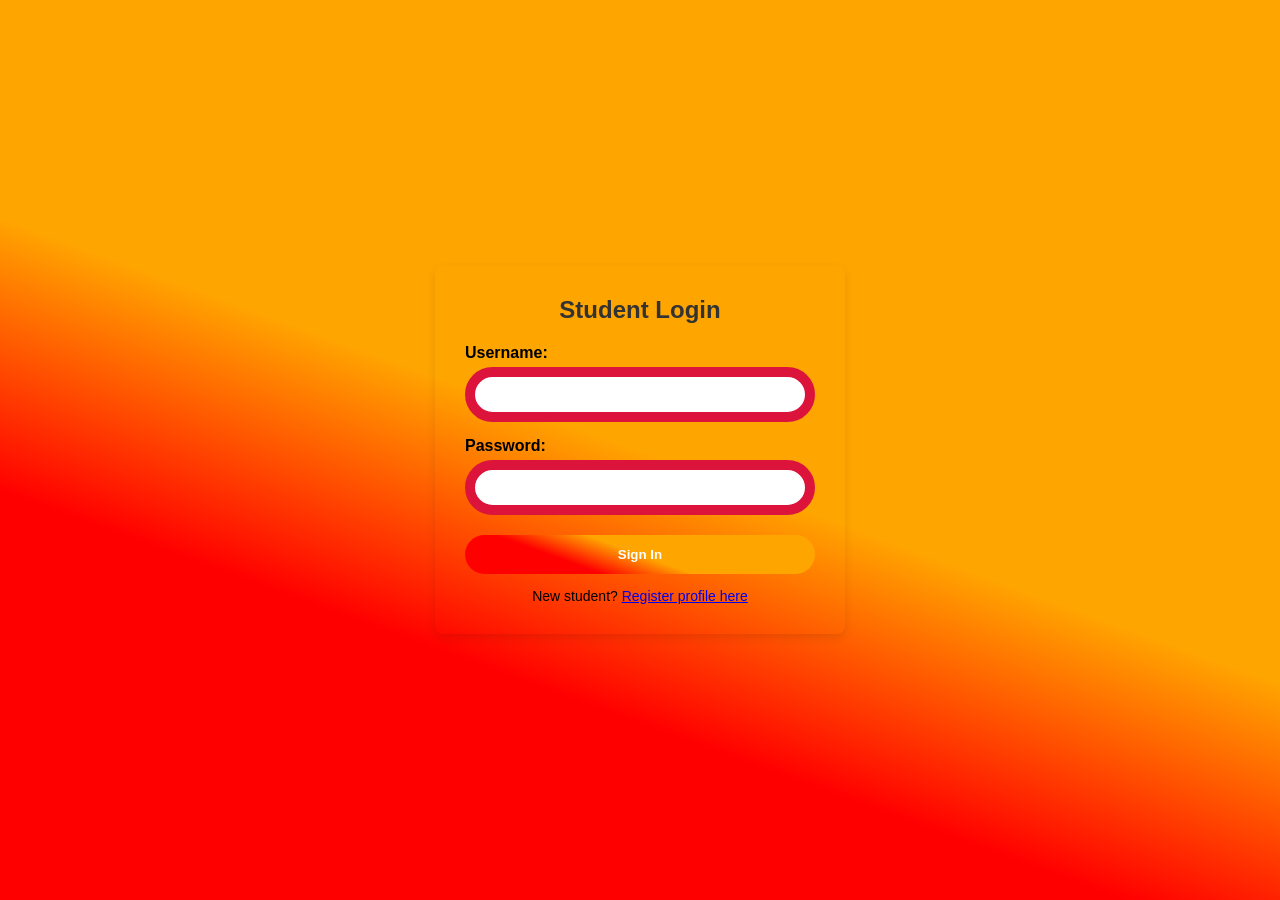
==== templates/login.html @ 66346b3d "Add files via upload" ====
<!DOCTYPE html>
<html lang="en">
<head>
    <meta charset="UTF-8">
    <meta name="viewport" content="width=device-width, initial-scale=1.0">
    <title>Login Profile</title>
    <link rel="stylesheet" href="{{ url_for('static', filename='css/styles.css') }}">
</head>
<body style="display: flex; justify-content: center; align-items: center; height: 100vh; margin: 0; font-family: sans-serif;background: linear-gradient(200deg ,orange 50%,red 70%);">
    <div style="background: linear-gradient(200deg ,yelow 50%,peach 70%);; padding: 30px; border-radius: 8px; box-shadow: 0 4px 10px rgba(0,0,0,0.1); width: 100%; max-width: 350px;">
        <h2 style="margin-top: 0; text-align: center; color: #333;">Student Login</h2>
        <form action="/login" method="POST">
            <div style="margin-bottom: 15px;">
                <label style="display: block; margin-bottom: 5px; font-weight: bold;">Username:</label>
                <input type="text" name="username" required style="width: 100%; padding: 10px; box-sizing: border-box; border: 10px solid crimson; border-radius: 40px;">
            </div>
            <div style="margin-bottom: 20px;">
                <label style="display: block; margin-bottom: 5px; font-weight: bold;">Password:</label>
                <input type="password" name="password" required style="width: 100%; padding: 10px; box-sizing: border-box; border: 10px solid crimson; border-radius: 40px;">
            </div>
            <button type="submit" style="background: linear-gradient(200deg ,orange 50%,red 70%); color: white; border: none; padding: 12px; border-radius: 40px; width: 100%; cursor: pointer; font-weight: bold;">Sign In</button>
        </form>
        <p style="text-align: center; margin-bottom: 0; font-size: 14px;">New student? <a href="/register">Register profile here</a></p>
    </div>
</body>
</html>
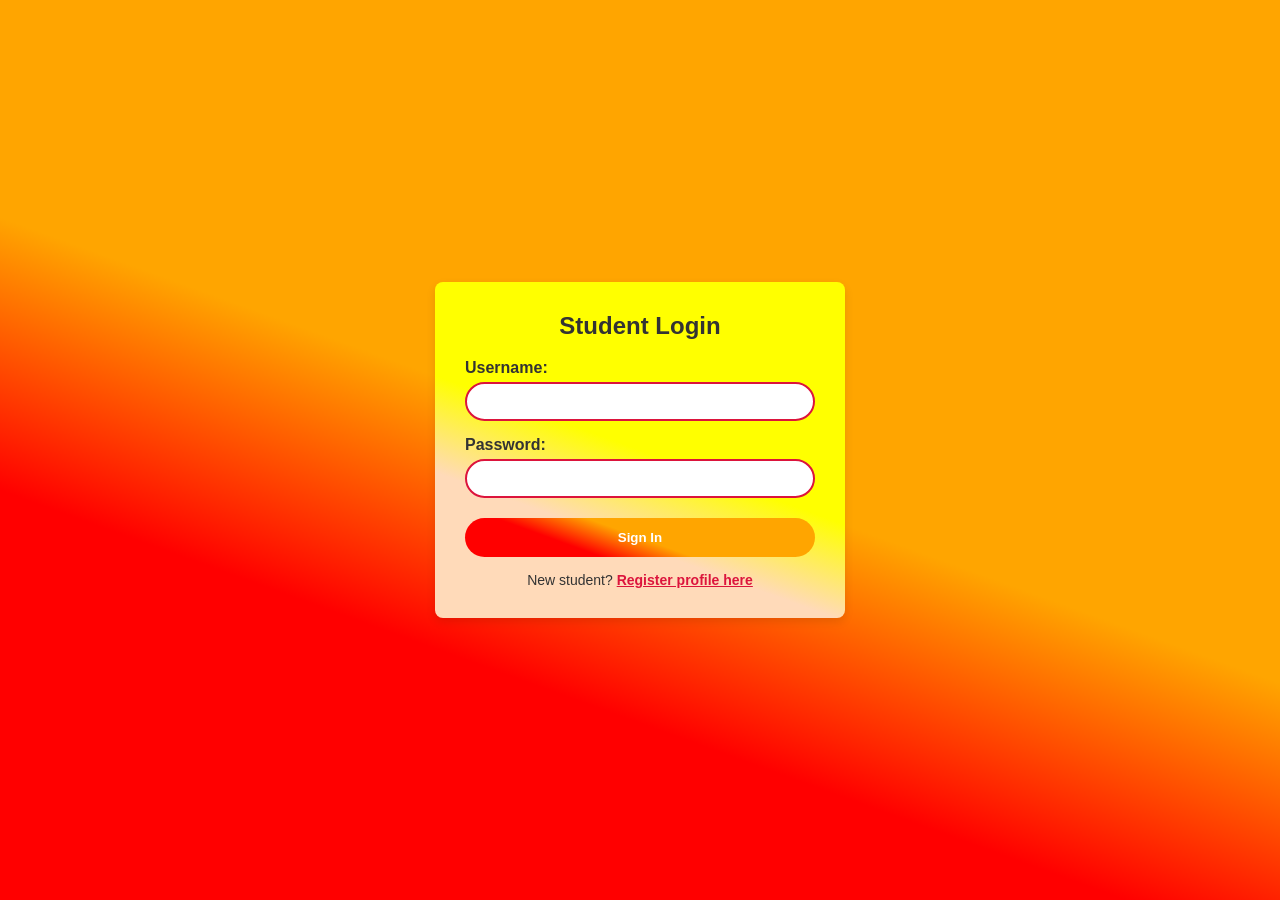
==== commit cc38f9b0: "Add files via upload" ====
--- a/templates/login.html
+++ b/templates/login.html
@@ -4,23 +4,23 @@
     <meta charset="UTF-8">
     <meta name="viewport" content="width=device-width, initial-scale=1.0">
     <title>Login Profile</title>
-    <link rel="stylesheet" href="{{ url_for('static', filename='css/styles.css') }}">
+    <link rel="stylesheet" href="{{ url_for('static', filename='css/style.css') }}">
 </head>
-<body style="display: flex; justify-content: center; align-items: center; height: 100vh; margin: 0; font-family: sans-serif;background: linear-gradient(200deg ,orange 50%,red 70%);">
-    <div style="background: linear-gradient(200deg ,yelow 50%,peach 70%);; padding: 30px; border-radius: 8px; box-shadow: 0 4px 10px rgba(0,0,0,0.1); width: 100%; max-width: 350px;">
+<body style="display: flex; justify-content: center; align-items: center; height: 100vh; margin: 0; font-family: sans-serif; background: linear-gradient(200deg, orange 50%, red 70%);">
+    <div style="background: linear-gradient(200deg, yellow 50%, #FFDAB9 70%); padding: 30px; border-radius: 8px; box-shadow: 0 4px 10px rgba(0,0,0,0.1); width: 100%; max-width: 350px;">
         <h2 style="margin-top: 0; text-align: center; color: #333;">Student Login</h2>
         <form action="/login" method="POST">
             <div style="margin-bottom: 15px;">
-                <label style="display: block; margin-bottom: 5px; font-weight: bold;">Username:</label>
-                <input type="text" name="username" required style="width: 100%; padding: 10px; box-sizing: border-box; border: 10px solid crimson; border-radius: 40px;">
+                <label style="display: block; margin-bottom: 5px; font-weight: bold; color: #333;">Username:</label>
+                <input type="text" name="username" required style="width: 100%; padding: 10px; box-sizing: border-box; border: 2px solid crimson; border-radius: 40px; outline: none; color: #000; background: #fff;">
             </div>
             <div style="margin-bottom: 20px;">
-                <label style="display: block; margin-bottom: 5px; font-weight: bold;">Password:</label>
-                <input type="password" name="password" required style="width: 100%; padding: 10px; box-sizing: border-box; border: 10px solid crimson; border-radius: 40px;">
+                <label style="display: block; margin-bottom: 5px; font-weight: bold; color: #333;">Password:</label>
+                <input type="password" name="password" required style="width: 100%; padding: 10px; box-sizing: border-box; border: 2px solid crimson; border-radius: 40px; outline: none; color: #000; background: #fff;">
             </div>
-            <button type="submit" style="background: linear-gradient(200deg ,orange 50%,red 70%); color: white; border: none; padding: 12px; border-radius: 40px; width: 100%; cursor: pointer; font-weight: bold;">Sign In</button>
+            <button type="submit" style="background: linear-gradient(200deg, orange 50%, red 70%); color: white; border: none; padding: 12px; border-radius: 40px; width: 100%; cursor: pointer; font-weight: bold;">Sign In</button>
         </form>
-        <p style="text-align: center; margin-bottom: 0; font-size: 14px;">New student? <a href="/register">Register profile here</a></p>
+        <p style="text-align: center; margin-bottom: 0; font-size: 14px; margin-top: 15px; color: #333;">New student? <a href="/register" style="color: crimson; font-weight: bold;">Register profile here</a></p>
     </div>
 </body>
 </html>
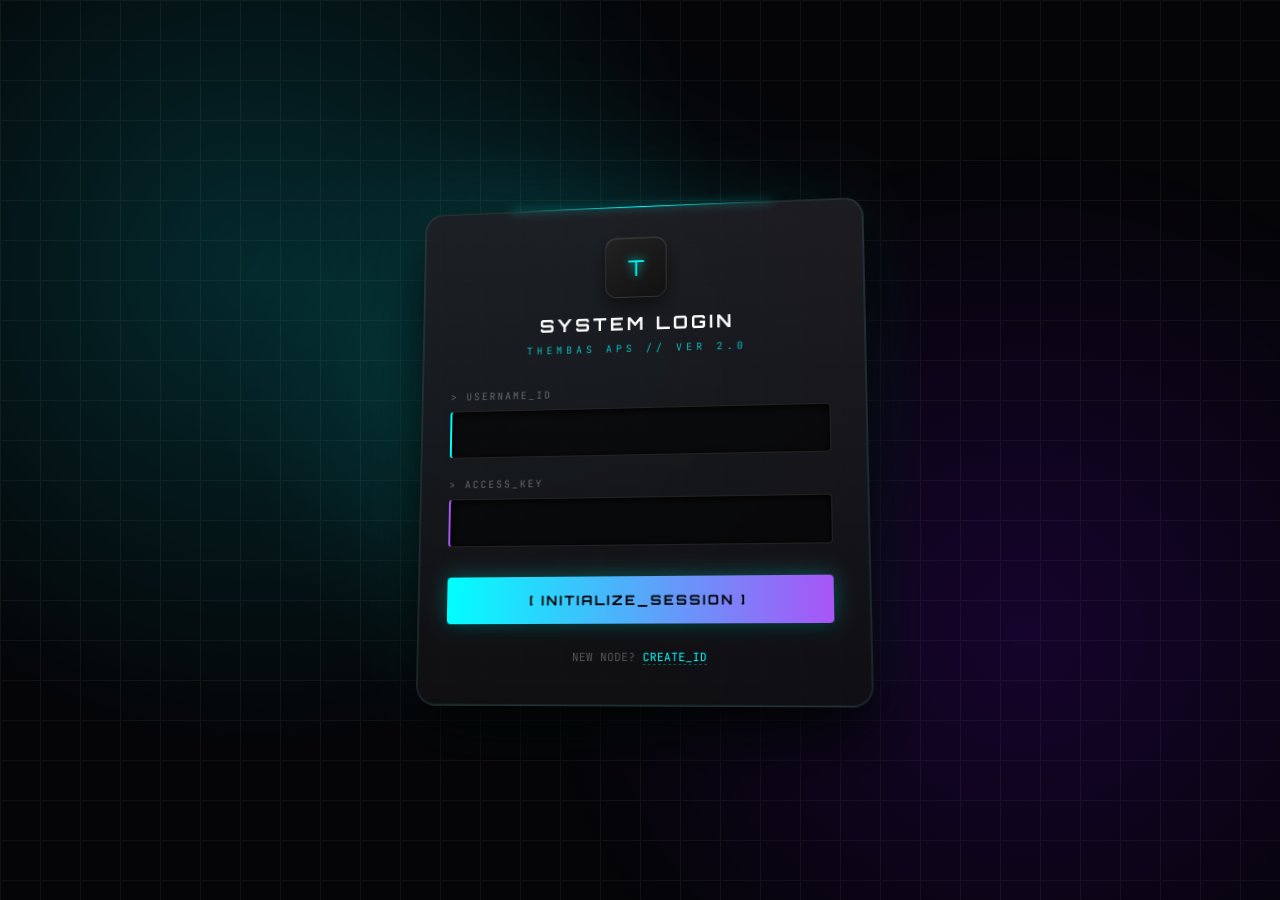
==== commit fdfe66e3: "Revamp login page design and update styles" ====
--- a/templates/login.html
+++ b/templates/login.html
@@ -3,24 +3,40 @@
 <head>
     <meta charset="UTF-8">
     <meta name="viewport" content="width=device-width, initial-scale=1.0">
-    <title>Login Profile</title>
-    <link rel="stylesheet" href="{{ url_for('static', filename='css/style.css') }}">
+    <title>Login - Thembas System</title>
+    <link rel="stylesheet" href="{{ url_for('static', filename='css/styles.css') }}">
+    <style>
+        @import url('https://fonts.googleapis.com/css2?family=Orbitron:wght@500;700&family=JetBrains+Mono:wght@400&display=swap');
+    </style>
 </head>
-<body style="display: flex; justify-content: center; align-items: center; height: 100vh; margin: 0; font-family: sans-serif; background: linear-gradient(200deg, orange 50%, red 70%);">
-    <div style="background: linear-gradient(200deg, yellow 50%, #FFDAB9 70%); padding: 30px; border-radius: 8px; box-shadow: 0 4px 10px rgba(0,0,0,0.1); width: 100%; max-width: 350px;">
-        <h2 style="margin-top: 0; text-align: center; color: #333;">Student Login</h2>
-        <form action="/login" method="POST">
-            <div style="margin-bottom: 15px;">
-                <label style="display: block; margin-bottom: 5px; font-weight: bold; color: #333;">Username:</label>
-                <input type="text" name="username" required style="width: 100%; padding: 10px; box-sizing: border-box; border: 2px solid crimson; border-radius: 40px; outline: none; color: #000; background: #fff;">
+<body style="display:flex; justify-content:center; align-items:center; height:100vh; margin:0; background:#050508; overflow:hidden; perspective:1500px; font-family:'JetBrains Mono', monospace;">
+
+    <!-- Techy BG -->
+    <div style="position:absolute; inset:0; background: radial-gradient(circle at 20% 30%, rgba(0,255,255,0.15), transparent 40%), radial-gradient(circle at 80% 70%, rgba(120,0,255,0.15), transparent 40%), linear-gradient(#111 1px, transparent 1px), linear-gradient(90deg, #111 1px, transparent 1px); background-size: 100% 100%, 100% 100%, 40px 40px, 40px 40px; z-index:0;"></div>
+    <div style="position:absolute; width:600px; height:600px; background: radial-gradient(circle, rgba(0,255,255,0.2) 0%, transparent 70%); filter:blur(60px); top:10%; left:20%; animation: float 6s ease-in-out infinite;"></div>
+
+    <div style="position:relative; z-index:1; background: linear-gradient(180deg, rgba(30,30,35,0.9), rgba(15,15,18,0.95)); padding:40px 35px; border-radius:20px; width:100%; max-width:380px; border:1px solid rgba(255,255,255,0.08); box-shadow: 0 0 0 1px rgba(0,255,255,0.1) inset, 0 30px 60px rgba(0,0,0,0.9), 0 0 80px rgba(0,255,255,0.08); transform: rotateX(8deg) rotateY(-8deg) translateZ(0); transform-style:preserve-3d; transition: all 0.6s cubic-bezier(0.23,1,0.32,1);" onmouseover="this.style.transform='rotateX(0deg) rotateY(0deg) translateZ(50px)'; this.style.boxShadow='0 0 0 1px rgba(0,255,255,0.2) inset, 0 40px 80px rgba(0,0,0,1), 0 0 120px rgba(0,255,255,0.15)'" onmouseout="this.style.transform='rotateX(8deg) rotateY(-8deg) translateZ(0)'; this.style.boxShadow='0 0 0 1px rgba(0,255,255,0.1) inset, 0 30px 60px rgba(0,0,0,0.9), 0 0 80px rgba(0,255,255,0.08)'">
+
+        <div style="position:absolute; top:-1px; left:20%; right:20%; height:1px; background: linear-gradient(90deg, transparent, #00ffff, transparent); box-shadow: 0 0 10px #00ffff;"></div>
+
+        <div style="text-align:center; margin-bottom:30px; transform: translateZ(30px);">
+            <div style="width:60px; height:60px; margin:0 auto 15px; background: linear-gradient(145deg, #222, #111); border-radius:12px; display:flex; align-items:center; justify-content:center; border:1px solid rgba(255,255,255,0.1); box-shadow: 0 10px 20px rgba(0,0,0,0.5), inset 0 1px 0 rgba(255,255,255,0.1); font-family:'Orbitron', sans-serif; color:#00ffff; font-size:22px; text-shadow:0 0 10px #00ffff;">T</div>
+            <h2 style="margin:0; font-family:'Orbitron', sans-serif; color:#fff; letter-spacing:3px; font-size:18px; text-transform:uppercase;">SYSTEM LOGIN</h2>
+            <p style="margin:8px 0 0; color:#00ffff; font-size:10px; letter-spacing:4px; opacity:0.7;">THEMBAS APS // VER 2.0</p>
+        </div>
+        
+        <form action="/login" method="POST" style="transform: translateZ(20px);">
+            <div style="margin-bottom:20px;">
+                <label style="display:block; margin-bottom:8px; color:#666; font-size:10px; letter-spacing:2px;">> USERNAME_ID</label>
+                <input type="text" name="username" required style="width:100%; padding:14px 16px; box-sizing:border-box; background: rgba(0,0,0,0.6); border:1px solid #222; border-left:2px solid #00ffff; border-radius:4px; color:#fff; font-family:'JetBrains Mono', monospace; outline:none; box-shadow: inset 0 2px 10px rgba(0,0,0,1); transition:0.3s;" onfocus="this.style.borderColor='#00ffff'; this.style.boxShadow='inset 0 2px 10px rgba(0,0,0,1), 0 0 15px rgba(0,255,255,0.2)'" onblur="this.style.borderColor='#222'; this.style.borderLeftColor='#00ffff'">
             </div>
-            <div style="margin-bottom: 20px;">
-                <label style="display: block; margin-bottom: 5px; font-weight: bold; color: #333;">Password:</label>
-                <input type="password" name="password" required style="width: 100%; padding: 10px; box-sizing: border-box; border: 2px solid crimson; border-radius: 40px; outline: none; color: #000; background: #fff;">
+            <div style="margin-bottom:30px;">
+                <label style="display:block; margin-bottom:8px; color:#666; font-size:10px; letter-spacing:2px;">> ACCESS_KEY</label>
+                <input type="password" name="password" required style="width:100%; padding:14px 16px; box-sizing:border-box; background: rgba(0,0,0,0.6); border:1px solid #222; border-left:2px solid #a855f7; border-radius:4px; color:#fff; font-family:'JetBrains Mono', monospace; outline:none; box-shadow: inset 0 2px 10px rgba(0,0,0,1);">
             </div>
-            <button type="submit" style="background: linear-gradient(200deg, orange 50%, red 70%); color: white; border: none; padding: 12px; border-radius: 40px; width: 100%; cursor: pointer; font-weight: bold;">Sign In</button>
+            <button type="submit" style="width:100%; padding:15px; background: linear-gradient(90deg, #00ffff 0%, #a855f7 100%); border:none; border-radius:4px; color:#000; font-family:'Orbitron', sans-serif; font-weight:700; letter-spacing:2px; font-size:13px; cursor:pointer; box-shadow: 0 0 20px rgba(0,255,255,0.3), 0 10px 20px rgba(0,0,0,0.5); transform: translateZ(10px); transition:0.2s;">[ INITIALIZE_SESSION ]</button>
         </form>
-        <p style="text-align: center; margin-bottom: 0; font-size: 14px; margin-top: 15px; color: #333;">New student? <a href="/register" style="color: crimson; font-weight: bold;">Register profile here</a></p>
+        <p style="text-align:center; margin:25px 0 0; font-size:11px; color:#555; transform: translateZ(10px);">NEW NODE? <a href="/register" style="color:#00ffff; text-decoration:none; border-bottom:1px dashed rgba(0,255,255,0.3);">CREATE_ID</a></p>
     </div>
 </body>
-</html>
+    </html>
